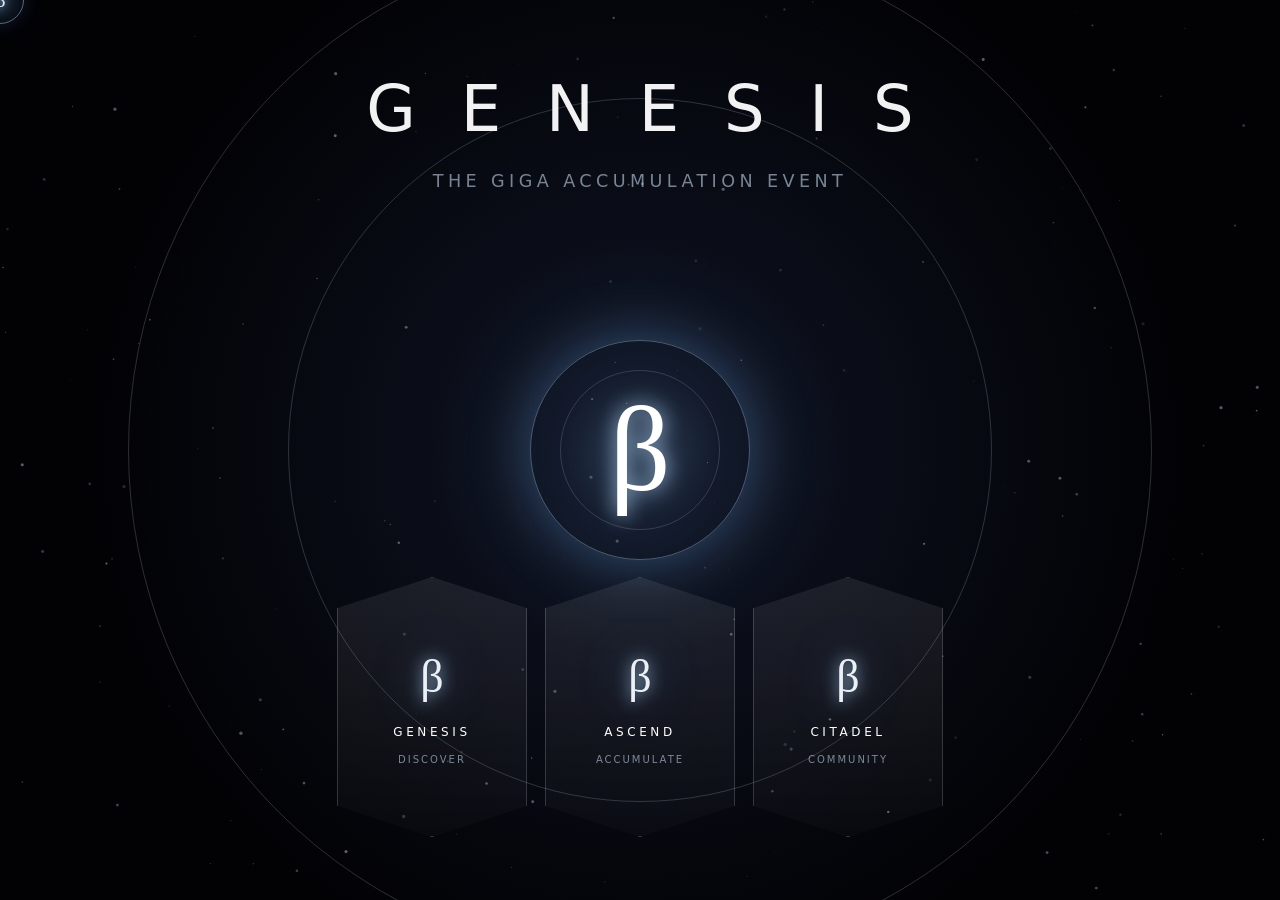
==== Chamber/index.html @ d88d5949 "Add files via upload" ====
<!DOCTYPE html>
<html lang="en">

<head>

<meta charset="UTF-8">
<meta name="viewport" content="width=device-width, initial-scale=1.0">

<title>
Genesis Chamber — The Doorway Into The Universe
</title>


<style>

/* =====================================================
   GENESIS CHAMBER v1.0

   MASTER ARTIFACT

   Single file edition

===================================================== */


:root {

    --void:#020205;

    --ice:
    rgba(210,235,255,.92);

    --soft:
    rgba(210,235,255,.55);

    --line:
    rgba(220,240,255,.18);

    --energy:
    rgba(130,190,255,.9);

}


/* -------------------------------
   RESET
-------------------------------- */


* {

    margin:0;
    padding:0;
    box-sizing:border-box;

}


html,
body {


    width:100%;
    height:100%;


    overflow:hidden;


    background:

    radial-gradient(
        circle at center,
        #101525,
        #020205 70%
    );


    font-family:

    Inter,
    "SF Pro Display",
    system-ui,
    sans-serif;


    color:white;

}



/* -------------------------------
   WORLD
-------------------------------- */


#genesis {


    position:relative;

    width:100vw;

    height:100vh;


    overflow:hidden;


}



/* -------------------------------
   ATMOSPHERE
-------------------------------- */


#particles {


    position:absolute;

    inset:0;


    width:100%;

    height:100%;


    opacity:.5;


}




#atmosphere {

    position:absolute;

    inset:0;


    pointer-events:none;


    z-index:15;


    background:


    radial-gradient(

        320px circle at var(--mx,50%) var(--my,50%),

        rgba(180,220,255,.12),

        rgba(120,180,255,.04) 25%,

        transparent 65%

    );


    mix-blend-mode:

    screen;


    transition:

    background .4s ease;


}

/*Cursor*/

html,
body,
#genesis,
.gate {
    cursor:none;
}

#cursor-core {


    position:absolute;


    width:28px;

    height:28px;


    pointer-events:none;


    z-index:1000;


    transform:
    translate(-50%,-50%);


    display:flex;


    align-items:center;


    justify-content:center;


}



#cursor-core span {


    font-family:

    Georgia,
    serif;


    font-size:22px;


    font-weight:400;


    color:

    rgba(245,250,255,.95);


    text-shadow:


    0 0 10px rgba(180,220,255,.9),


    0 0 35px rgba(120,190,255,.8);



    animation:

    betaPulse 3s infinite ease-in-out;


}




#cursor-core::before {


    content:"";


    position:absolute;


    inset:-10px;


    border-radius:50%;


    border:

    1px solid rgba(180,220,255,.45);


    animation:

    cursorOrbit 5s linear infinite;


}




#cursor-core::after {


    content:"";


    position:absolute;


    inset:-24px;


    border-radius:50%;


    background:


    radial-gradient(

        circle,

        rgba(120,190,255,.18),

        transparent 65%

    );


    filter:

    blur(5px);


}




@keyframes betaPulse {


    0%,
    100% {

        opacity:.65;

        transform:scale(.9);

    }


    50% {

        opacity:1;

        transform:scale(1.15);

    }


}



@keyframes cursorOrbit {


    from {

        transform:
        rotate(0deg);

    }


    to {

        transform:
        rotate(360deg);

    }

}

/* -------------------------------
   GENESIS SIGIL
-------------------------------- */


#artifact {


    position:absolute;


    inset:0;


    display:flex;

    align-items:center;

    justify-content:center;


    z-index:3;


}


.beta-core {

    width:220px;

    height:220px;


    display:flex;

    align-items:center;

    justify-content:center;


    position:relative;


    animation:

    breathe 5s infinite ease-in-out;

}



.beta-core::before {


    content:"";


    position:absolute;


    inset:0;


    border-radius:50%;


    border:

    1px solid rgba(180,220,255,.35);


    box-shadow:


    0 0 60px rgba(120,190,255,.35);


}



.beta-core::after {


    content:"";


    position:absolute;


    inset:30px;


    border-radius:50%;


    border:

    1px solid rgba(255,255,255,.15);


}



.beta-symbol {


    font-family:

    Georgia,
    serif;


    font-size:

    120px;


    font-weight:300;


    color:white;


    line-height:1;


    text-shadow:


    0 0 20px rgba(180,220,255,.9),


    0 0 80px rgba(100,180,255,.5);


}



/* -------------------------------
   CHAMBER ARCHITECTURE
-------------------------------- */


#architecture {


    position:absolute;


    inset:0;


    z-index:2;


    opacity:0;


    animation:

    chamberReveal 4s forwards;


    animation-delay:2s;


}



@keyframes chamberReveal {


    to {

        opacity:1;

    }

}



.orbit {


    position:absolute;


    left:50%;

    top:50%;


    transform:

    translate(-50%,-50%);


    border-radius:50%;


    border:

    1px solid var(--line);


}



.orbit.one {


    width:80vw;

    height:80vw;


}



.orbit.two {


    width:55vw;

    height:55vw;


}



/* -------------------------------
   MONUMENT
-------------------------------- */


#monument {

    position:absolute;

    z-index:10;

    top:8%;

    left:0;

    right:0;

    text-align:center;

    opacity:0;

    transform:
    translateY(-20px);

    animation:

    monumentReveal 2s forwards;

    animation-delay:3.5s;

}



@keyframes monumentReveal {


    to {


        opacity:1;


        transform:
        translateY(0);


    }

}



#monument h1 {


    opacity:0;


    transform:
    translateY(-15px);


    animation:

    titleReveal 1.8s forwards;


    animation-delay:3.8s;


    font-size:

    clamp(
        2rem,
        5vw,
        4rem
    );


    font-weight:300;


    letter-spacing:.7em;


    text-indent:.7em;


}



@keyframes titleReveal {


    to {

        opacity:.95;

        transform:
        translateY(0);

    }

}



#monument p {


    margin-top:25px;


    color:var(--soft);


    letter-spacing:.25em;


    font-size:

    clamp(
        .8rem,
        1.5vw,
        1.1rem
    );


    opacity:0;


    transform:
    translateY(15px);


    animation:

    subtitleReveal 1.8s forwards;


    animation-delay:4.8s;


}



@keyframes subtitleReveal {


    to {

        opacity:1;

        transform:
        translateY(0);

    }

}






/* -------------------------------
   GATES
-------------------------------- */


#gates {


    position:absolute;


    z-index:20;


    left:0;

    right:0;


    bottom:7%;


    display:flex;


    justify-content:center;


    gap:18px;


}



.gate {

    position:relative;

    width:190px;
    height:260px;


    display:flex;

    flex-direction:column;

    justify-content:center;

    align-items:center;


    text-decoration:none;

    color:white;


    opacity:0;

    transform:translateY(40px);


    background:

    linear-gradient(

        180deg,

        rgba(255,255,255,.08),

        rgba(255,255,255,.015)

    );


    border:

    1px solid rgba(220,240,255,.18);


    clip-path:

    polygon(

        50% 0%,

        100% 12%,

        100% 88%,

        50% 100%,

        0% 88%,

        0% 12%

    );


    animation:

    gateReveal 1.5s forwards;


    animation-delay:7s;


    transition:

    transform .6s ease,

    filter .6s ease;

}




.gate:nth-child(2){

    animation-delay:7.15s;

}


.gate:nth-child(3){

    animation-delay:7.3s;

}



.gate:hover {


    transform:

    translateY(-12px);


    border-color:

    rgba(220,240,255,.5);


    box-shadow:


    0 0 60px

    rgba(120,190,255,.25);


}



@keyframes gateReveal {


    to {


        opacity:1;


        transform:

        translateY(0);


    }

}



.gate span {


    font-family:

    Georgia,
    serif;


    font-size:46px;


    font-weight:300;


    color:

    rgba(245,250,255,.95);


    margin-bottom:22px;


    text-shadow:


    0 0 15px rgba(180,220,255,.9),


    0 0 45px rgba(120,190,255,.5);


    animation:

    betaGatePulse 4s infinite ease-in-out;


}



@keyframes betaGatePulse {


    0%,
    100% {

        opacity:.7;

        transform:scale(.95);

    }


    50% {

        opacity:1;

        transform:scale(1.08);

    }


}



.gate h2 {


    font-size:12px;


    font-weight:400;


    letter-spacing:.3em;


}



.gate p {


    margin-top:15px;


    font-size:10px;


    color:var(--soft);


    letter-spacing:.2em;


}



/* -------------------------------
   MOBILE
-------------------------------- */


@media(max-width:900px){


    #gates {


        flex-wrap:wrap;


        bottom:3%;


    }


    .gate {


        width:145px;

        height:170px;


    }


}





</style>

    <link rel="icon"
      type="image/svg+xml"
      href="favicon.svg">

</head>



<body>



<div id="genesis">


<canvas id="particles"></canvas>


<div id="atmosphere"></div>

<div id="cursor-core">

    <span>β</span>

</div>

<div id="cursor-trail"></div>

<div id="architecture">


<div class="orbit one"></div>

<div class="orbit two"></div>


</div>





<div id="artifact">


<div class="beta-core">

    <div class="beta-symbol">
        β
    </div>

</div>


</div>





<div id="monument">


<h1>
GENESIS
</h1>


<p>
THE GIGA ACCUMULATION EVENT
</p>


</div>





<div id="gates">


<a

class="gate"

href="https://gchbeta.github.io/GCA/"

target="_blank">


<span>
β
</span>


<h2>
GENESIS
</h2>


<p>
DISCOVER
</p>


</a>





<a

class="gate"

href="https://app.uniswap.org/swap?chain=base&inputCurrency=NATIVE&outputCurrency=0x6d0b8eb75e9d6735cc301c3a6e82adee43590b07&value=0.0060&field=input"

target="_blank">


<span>
β
</span>


<h2>
ASCEND
</h2>


<p>
ACCUMULATE
</p>


</a>





<a

class="gate"

href="https://discord.gg/bB5WRbemFR"

target="_blank">


<span>
β
</span>


<h2>
CITADEL
</h2>


<p>
COMMUNITY
</p>


</a>



</div>




</div>





<script>


/* ==========================================
   GENESIS ATMOSPHERE ENGINE
========================================== */


const canvas =
document.getElementById(
"particles"
);


const ctx =
canvas.getContext(
"2d"
);



let w,h;



function resize(){


w =
canvas.width =
window.innerWidth;


h =
canvas.height =
window.innerHeight;


}



resize();


window.addEventListener(
"resize",
resize
);





const stars =
Array.from(
{length:180},
()=>({

x:Math.random()*w,

y:Math.random()*h,

r:Math.random()*1.5+.2,

speed:Math.random()*.25+.05,

alpha:Math.random()*.6+.2


})
);





function render(){


ctx.clearRect(
0,
0,
w,
h
);



stars.forEach(
s=>{


s.y -= s.speed;



if(s.y < -10){

s.y=h+10;

s.x=Math.random()*w;

}



ctx.beginPath();


ctx.fillStyle=
`rgba(220,235,255,${s.alpha})`;


ctx.arc(
s.x,
s.y,
s.r,
0,
Math.PI*2
);


ctx.fill();



});


requestAnimationFrame(
render
);


}



render();





/* ==========================================
   CURSOR RESONANCE
========================================== */


const cursor =
document.getElementById(
"cursor-core"
);


let cursorX=0;
let cursorY=0;

let targetX=0;
let targetY=0;



window.addEventListener(
"mousemove",
e=>{


targetX=e.clientX;

targetY=e.clientY;



document.documentElement.style
.setProperty(
"--mx",
`${targetX}px`
);



document.documentElement.style
.setProperty(
"--my",
`${targetY}px`
);


});




function animateCursor(){


cursorX +=
(targetX-cursorX)*0.12;


cursorY +=
(targetY-cursorY)*0.12;



cursor.style.transform=

`
translate(
${cursorX}px,
${cursorY}px
)
translate(-50%,-50%)
`;



requestAnimationFrame(
animateCursor
);


}


animateCursor();

const trail =
document.getElementById("cursor-trail");


let trailX = 0;
let trailY = 0;


function animateTrail(){

    trailX += (cursorX-trailX)*0.05;
    trailY += (cursorY-trailY)*0.05;


    trail.style.transform =
    `
    translate(
        ${trailX}px,
        ${trailY}px
    )
    translate(-50%,-50%)
    `;


    requestAnimationFrame(
        animateTrail
    );

}


animateTrail();



</script>



</body>

</html>
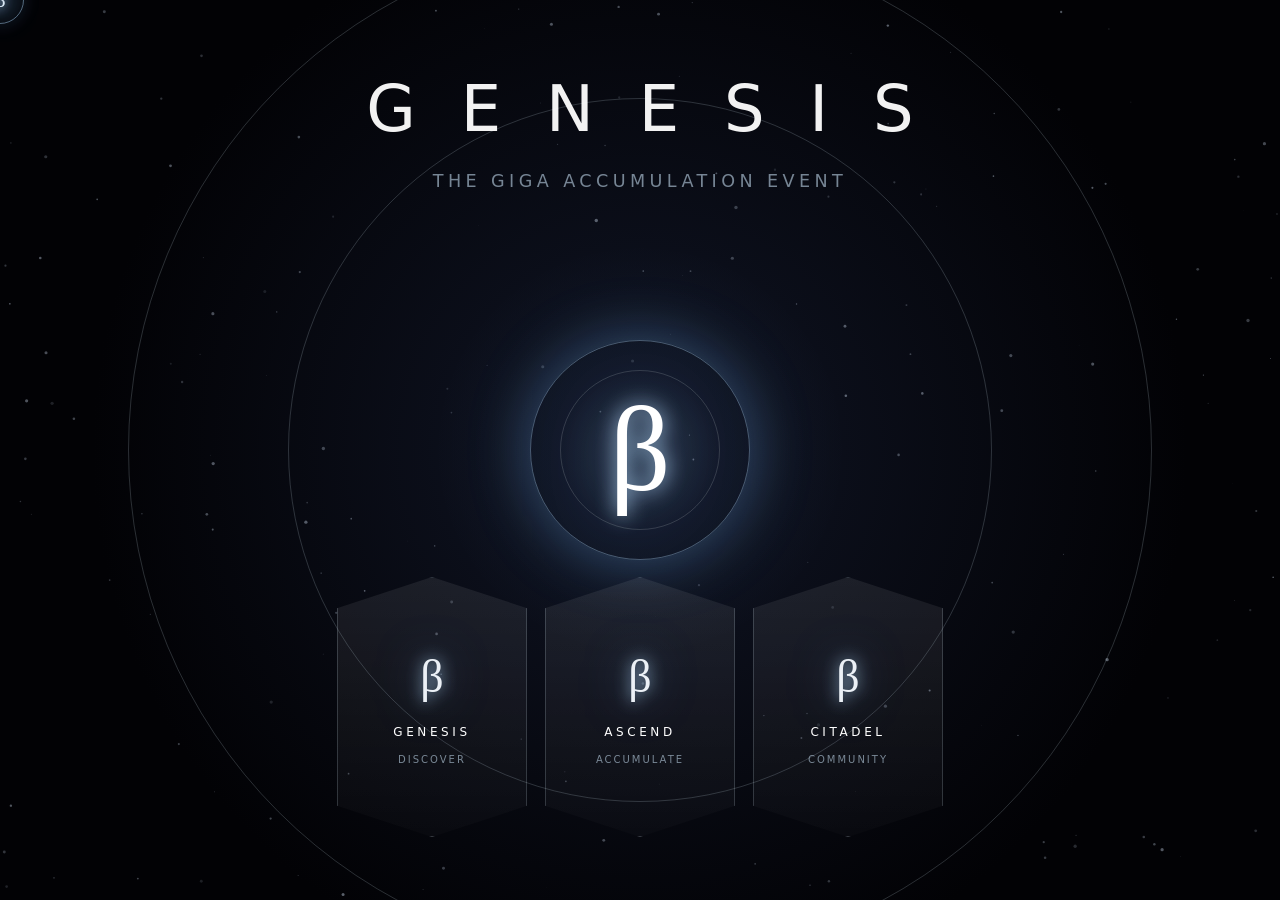
==== commit 27de79da: "Update link in index.html to Genesis page" ====
--- a/Chamber/index.html
+++ b/Chamber/index.html
@@ -1189,7 +1189,7 @@
 
 class="gate"
 
-href="https://gchbeta.github.io/GCA/"
+href="https://gchbeta.github.io/Genesis/"
 
 target="_blank">
 
@@ -1554,4 +1554,4 @@
 
 </body>
 
-</html>+</html>
